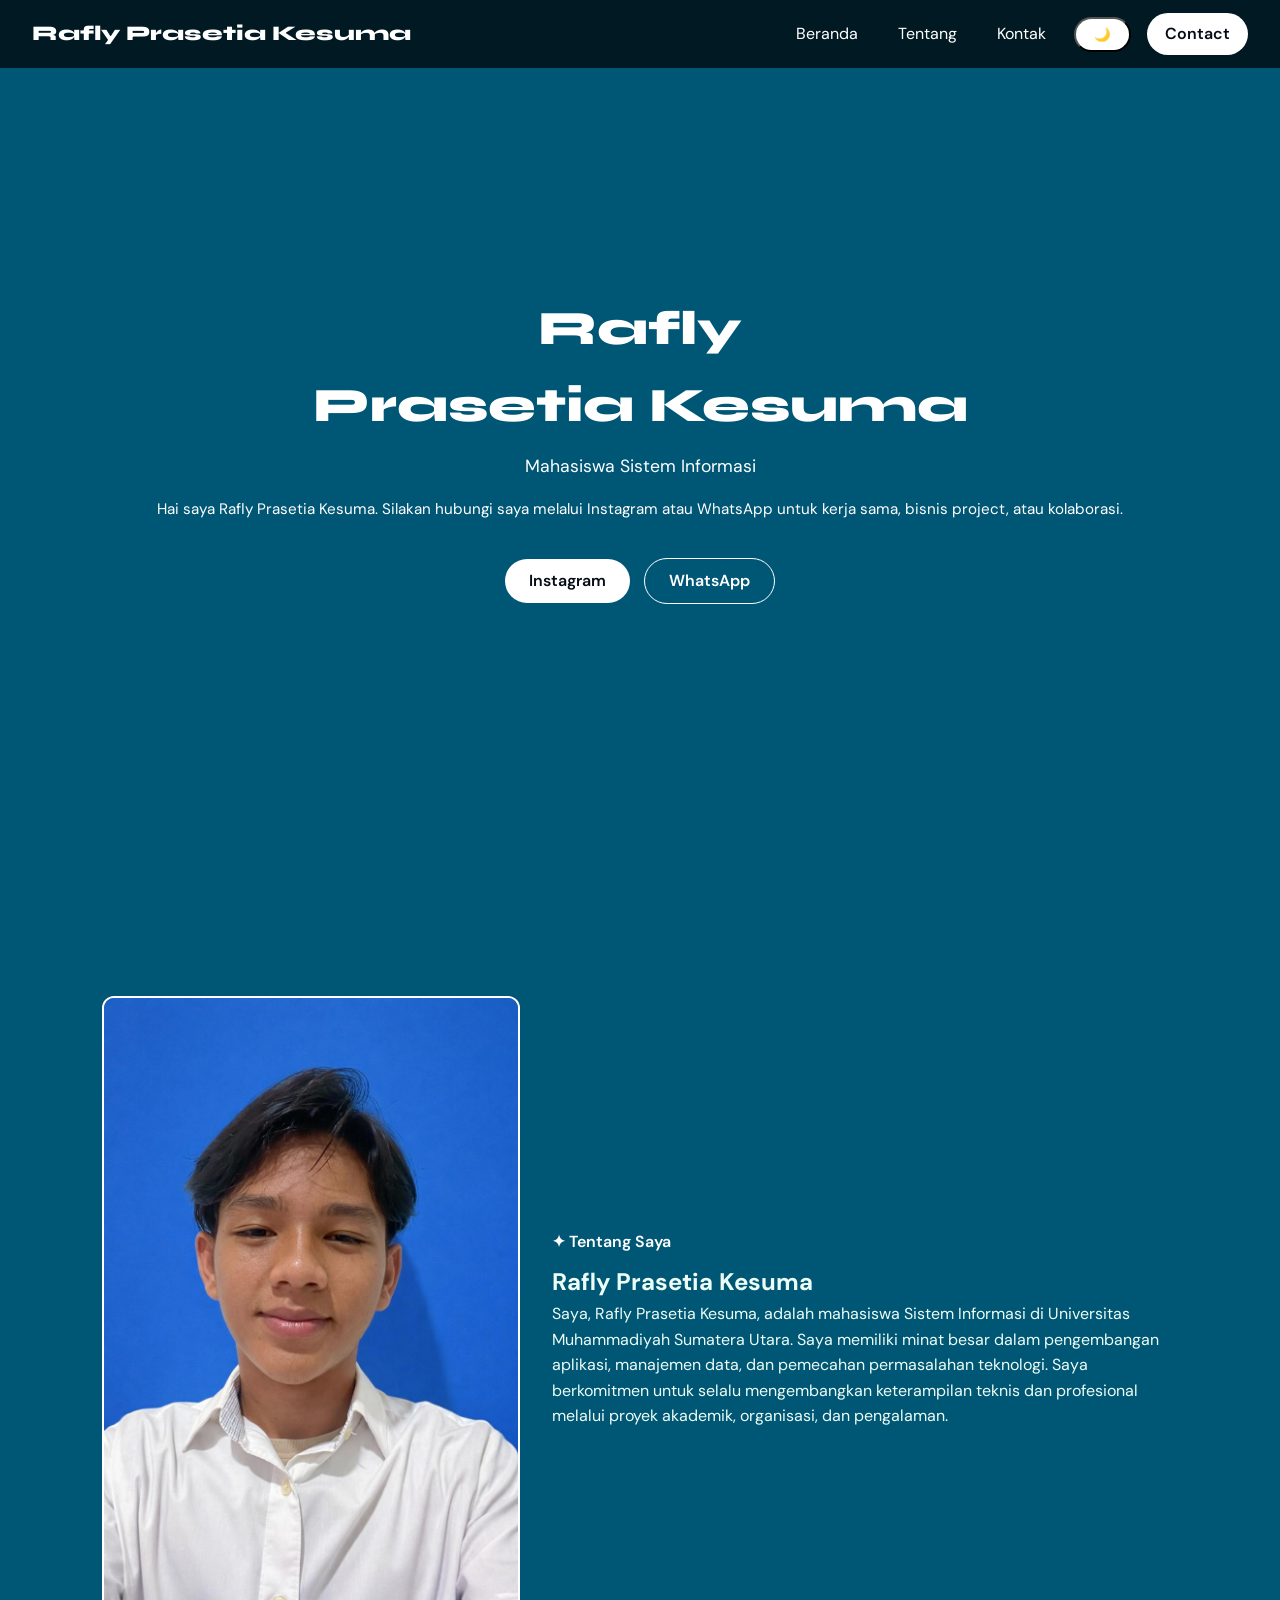
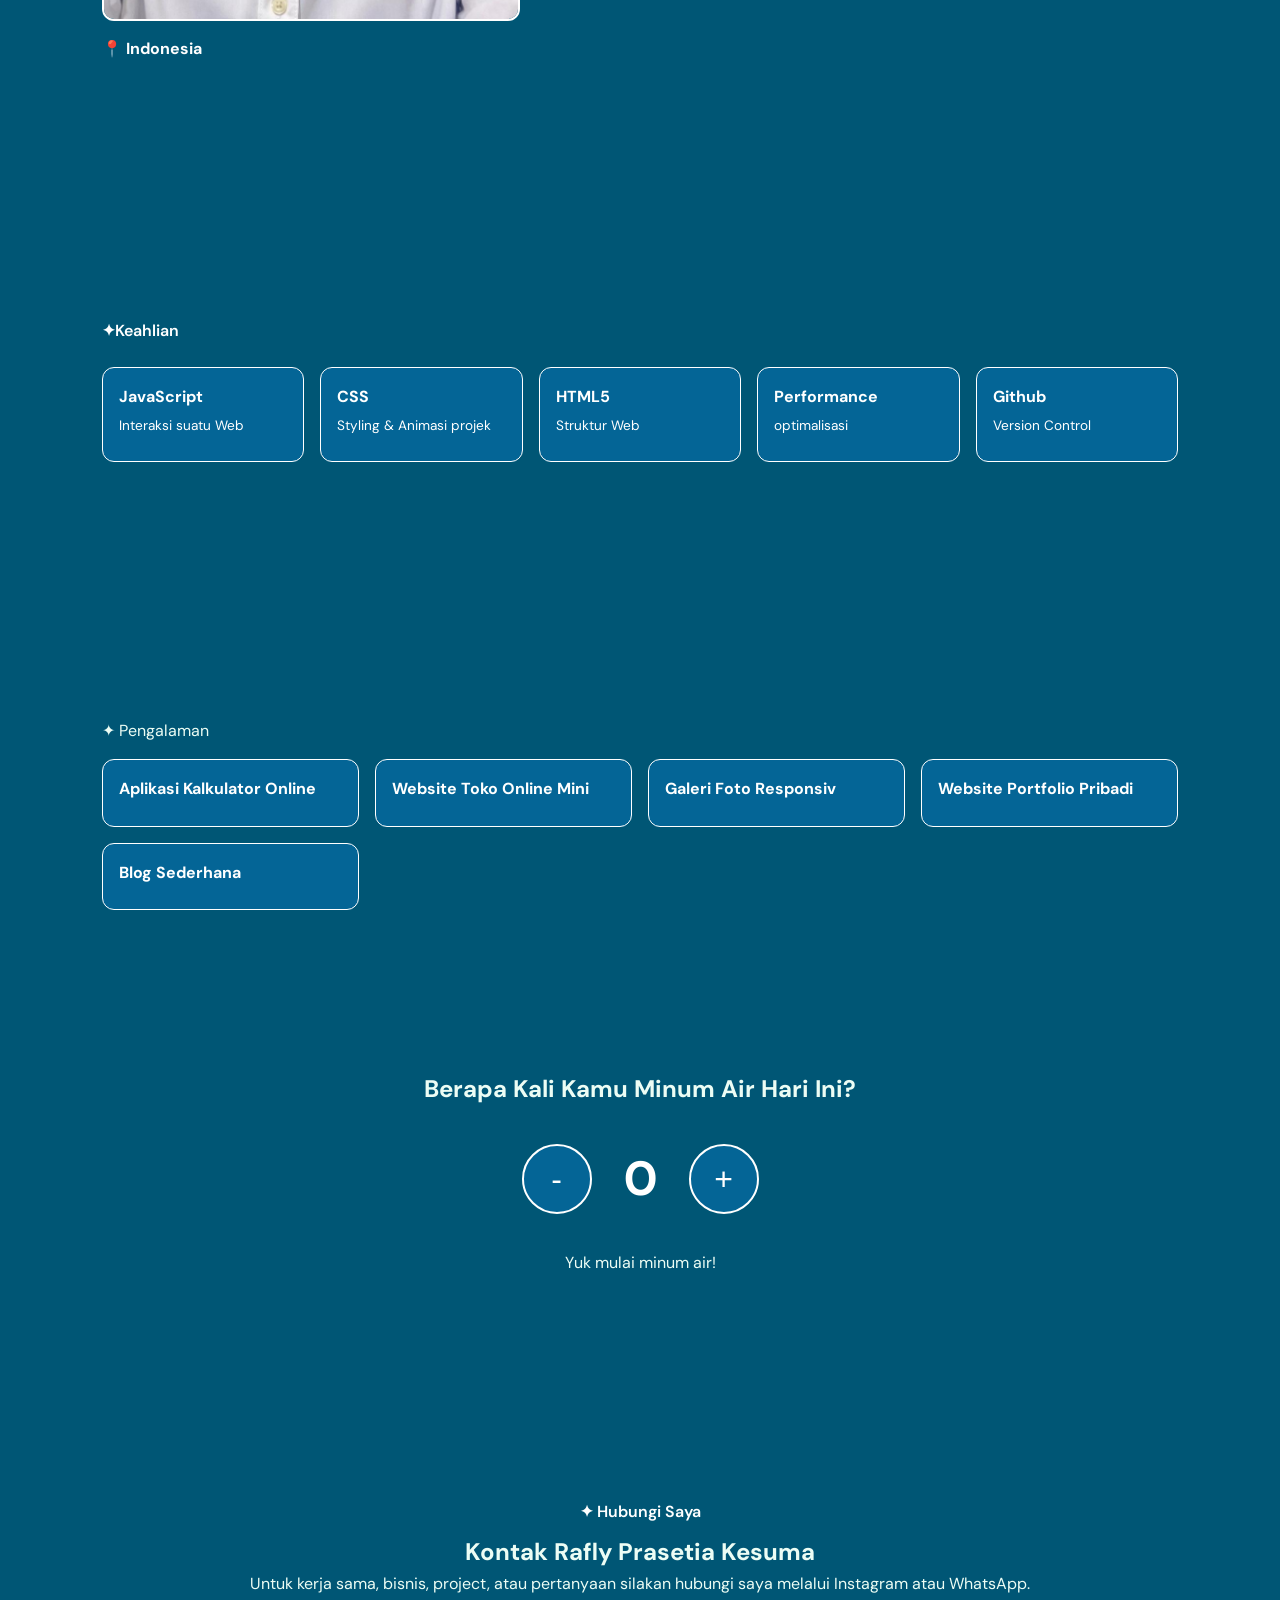
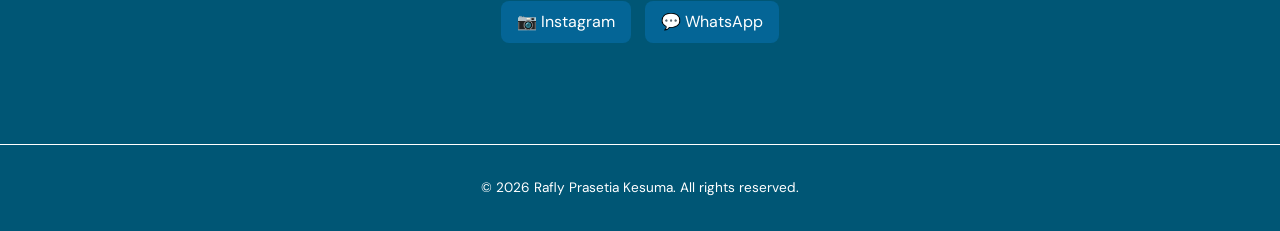
==== index.html @ 1fd710e4 "Rename indexx.html to index.html" ====
<!DOCTYPE html>
<html lang="id">
<head>
<meta charset="UTF-8">
<meta name="viewport" content="width=device-width, initial-scale=1.0">
<title>Rafly Prasetia Kesuma — Profil</title>
<link href="https://fonts.googleapis.com/css2?family=Syne:wght@400;600;700;800&family=DM+Sans:ital,wght@0,300;0,400;0,500;0,600;1,400&display=swap" rel="stylesheet">
<link rel="stylesheet" href="stylee.css">
</head>
<body>

<nav>
  <a href="#beranda" class="nav-logo">Rafly Prasetia Kesuma</a>
  <ul class="nav-tautan">
    <li><a href="#beranda">Beranda</a></li>
    <li><a href="#tentang">Tentang</a></li>
    <li><a href="#kontak">Kontak</a></li>
  </ul>
  <button id="theme-toggle" class="tombol-sewa">🌙</button>
  <button class="hamburger" id="hamburger"><span></span><span></span><span></span></button>
  <a href="#kontak" class="tombol-sewa">Contact</a>
  <button class="hamburger" id="hamburger2"><span></span><span></span><span></span></button>
</nav>

<div class="nav-overlay" id="navOverlay">
  <a href="#beranda" onclick="tutupNav()">Beranda</a>
  <a href="#tentang" onclick="tutupNav()">Tentang</a>
  <a href="#kontak" onclick="tutupNav()">Kontak</a>
</div>

<section id="beranda">
  <div>
    <h1 class="hero-nama">Rafly<br><span>Prasetia Kesuma</span></h1>
    <p class="hero-jabatan">Mahasiswa Sistem Informasi</p>
    <p class="hero-bio">Hai saya Rafly Prasetia Kesuma. Silakan hubungi saya melalui Instagram atau WhatsApp untuk kerja sama, bisnis project, atau kolaborasi.</p>
    <div class="hero-tombol">
      <a href="https://www.instagram.com/rflyprstia_/" class="tombol-utama">Instagram</a>
      <a href="https://wa.me/6281264441854" class="tombol-garis">WhatsApp</a>
    </div>
  </div>
</section>

<section id="tentang">
  <div class="tentang-grid">
    <div class="tentang-foto">
      <img src="potokeren.jpg" alt="Rafly Prasetia Kesuma">
      <div class="tentang-label-foto">📍 Indonesia</div>
    </div>
    <div>
      <div class="label-seksi">✦ Tentang Saya</div>
      <h2 class="judul-seksi">Rafly Prasetia Kesuma</h2>
      <p>Saya, Rafly Prasetia Kesuma, adalah mahasiswa Sistem Informasi di Universitas Muhammadiyah Sumatera Utara. Saya memiliki minat besar dalam pengembangan aplikasi, manajemen data, dan pemecahan permasalahan teknologi. Saya berkomitmen untuk selalu mengembangkan keterampilan teknis dan profesional melalui proyek akademik, organisasi, dan pengalaman.</p>
    </div>
  </div>
</section>

<section id="keahlian">
  <div class="label-seksi">✦Keahlian</div>
  <div class="grid-keahlian">
    
    <div class="kartu-keahlian" onclick="toggleProgress(this)">
      <div class="nama-keahlian">JavaScript</div>
      <div class="deskripsi-keahlian">Interaksi suatu Web</div>   
    </div>
    <div class="kartu-keahlian" onclick="toggleProgress(this)">
      <div class="nama-keahlian">CSS</div>
      <div class="deskripsi-keahlian">Styling & Animasi projek</div>
    </div>
    <div class="kartu-keahlian" onclick="toggleProgress(this)">
      <div class="nama-keahlian">HTML5</div>
      <div class="deskripsi-keahlian">Struktur Web</div>
    </div>
    <div class="kartu-keahlian" onclick="toggleProgress(this)">
      <div class="nama-keahlian">Performance</div>
      <div class="deskripsi-keahlian">optimalisasi</div>
    </div>
    <div class="kartu-keahlian" onclick="toggleProgress(this)">
      <div class="nama-keahlian">Github</div>
      <div class="deskripsi-keahlian">Version Control</div>
    </div>
  </div>
</section>

<!-- ========================
     SECTION PROYEK
======================== -->
<section id="proyek">
  <div class="label">✦ Pengalaman</div>
  <div class="grid-proyek">

    <div class="kartu-proyek" onclick="toggleSplit(this)">
      <div class="proyek-judul">Aplikasi Kalkulator Online</div>
      <div class="proyek-detail">
        <p><strong>Deskripsi:</strong>Kalkulator sederhana berbasis web untuk operasikan dasar matematika.</p>
        <p><strong>Yaitu:</strong>Menunjukkan kemampuan Pemahaman logika pemrograman dan interaktivitas Pengguna.</p>
      </div>
    </div>

    <div class="kartu-proyek" onclick="toggleSplit(this)">
      <div class="proyek-judul">Website Toko Online Mini</div>
      <div class="proyek-detail">
        <p><strong>Deskripsi:</strong> Menampilkan produk, harga, Diskon, dan tombol “Beli” (simulasi).</p>
        <p><strong>Yaitu:</strong> Menunjukkan pemahaman dasar e-commerce yang Bagus Dan profesional.</p>
      </div>
    </div>

    <div class="kartu-proyek" onclick="toggleSplit(this)">
      <div class="proyek-judul">Galeri Foto Responsiv</div>
      <div class="proyek-detail">
        <p><strong>Deskripsi:</strong> Website menampilkan foto dalam grid yang bisa diperbesar saat diklik.</p>
        <p><strong>Yaitu:</strong> Menunjukkan kemampuan desain responsif dan CSS grid.</p>
      </div>
    </div>

    <div class="kartu-proyek" onclick="toggleSplit(this)">
      <div class="proyek-judul">Website Portfolio Pribadi</div>
      <div class="proyek-detail">
        <p><strong>Deskripsi:</strong> Situs menampilkan profil, keahlian, dan proyek yang pernah dikerjakan.</p>
        <p><strong>Yaitu:</strong>Menunjukkan kemampuan HTML, CSS, dan dasar JavaScript.</p>
      </div>
    </div>

    <div class="kartu-proyek" onclick="toggleSplit(this)">
      <div class="proyek-judul">Blog Sederhana</div>
      <div class="proyek-detail">
        <p><strong>Deskripsi:</strong> Halaman Yang menampilkan artikel dengan gambar, judul, tanggal, dan waktu</p>
        <p><strong>Yaitu:</strong> Menunjukkan kemampuan struktur konten, navigasi, dan styling teksnya.</p>
      </div>
    </div>

  </div>
</section>
<section id="minum">
  <h2>Berapa Kali Kamu Minum Air Hari Ini?</h2>

  <div class="counter">
    <button onclick="kurang()">-</button>
    <span id="jumlah">0</span>
    <button onclick="tambah()">+</button>
  </div>

  <p id="pesan">Yuk mulai minum air!</p>
</section>

<section id="kontak">
  <div class="kontak-bungkus">
    <div class="label-seksi">✦ Hubungi Saya</div>
    <h2 class="judul-seksi">Kontak Rafly Prasetia Kesuma</h2>
    <p>Untuk kerja sama, bisnis, project, atau pertanyaan silakan hubungi saya melalui Instagram atau WhatsApp.</p>
    <div>
      <a href="https://www.instagram.com/rflyprstia_/" class="tautan-media">📷 Instagram</a>
      <a href="https://wa.me/6281264441854" class="tautan-media">💬 WhatsApp</a>
    </div>
  </div>
</section>

<footer>
  © 2026 Rafly Prasetia Kesuma. All rights reserved.
</footer>

<script>
    // === NAVIGATION ===
const hamburger  = document.getElementById('hamburger');
const hamburger2  = document.getElementById('hamburger2');
const navOverlay = document.getElementById('navOverlay');

hamburger.addEventListener('click', () => navOverlay.classList.toggle('buka'));
hamburger2.addEventListener('click', () => navOverlay.classList.toggle('buka'));

function tutupNav() { navOverlay.classList.remove('buka'); }

function toggleProgress(card) {
    const fill = card.querySelector('.progress-fill');
    const max = fill.style.getPropertyValue('--fill');
    fill.style.width = (fill.style.width === max ? '0%' : max);
 }
    function toggleSplit(card) {
    card.classList.toggle('terbuka');
 }
    const themeToggle = document.getElementById("theme-toggle");
    const html = document.documentElement;

    function initializeTheme() {
      const saved = localStorage.getItem("theme");
      if (saved === "light") {
        html.classList.add("light-mode");
        themeToggle.textContent = "☀️";
      } else {
        html.classList.remove("light-mode");
        themeToggle.textContent = "🌙";
      }
    }

    function toggleTheme() {
      html.classList.toggle("light-mode");
      const isLight = html.classList.contains("light-mode");
      localStorage.setItem("theme", isLight ? "light" : "dark");
      themeToggle.textContent = isLight ? "☀️" : "🌙";
    }

    themeToggle.addEventListener("click", toggleTheme);
    document.addEventListener("DOMContentLoaded", initializeTheme);

    window.addEventListener("scroll", () => {
      const nav = document.querySelector("nav");
      nav.style.background = window.scrollY > 40 ? "rgba(0,0,0,0.9)" : "rgba(0,0,0,0.7)";
    });
  </script>
  <script>
    let count = localStorage.getItem("air") || 0;

function updateDisplay() {
  document.getElementById("jumlah").textContent = count;
  localStorage.setItem("air", count);

  const pesan = document.getElementById("pesan");

  if (count === 0) {
    pesan.textContent = "Yuk mulai minum air!";
  } else if (count < 5) {
    pesan.textContent = "Bagus! lanjutkan 👍";
  } else if (count < 8) {
    pesan.textContent = "Hampir cukup 💧";
  } else {
    pesan.textContent = "Mantap! tubuh kamu sehat 💪";
  }
}

function tambah() {
  count++;
  updateDisplay();
}

function kurang() {
  if (count > 0) {
    count--;
    updateDisplay();
  }
}

// 🔥 penting biar langsung muncul saat load
updateDisplay();
</script>

</body>

</html>
---- stylee.css ----
/* ========================
   Variabel Warna & Ukuran
   ======================== */
:root {
  --bg-dark: #005675;
  --bg-card: #046596;
  --accent: #ffffff;
  --accent-alt: #ffffff;
  --text-light: #ecfdf5;
  --text-muted: #ffffff;
  --radius: 12px;
  --nav-height: 68px;
}

/* Light mode */
html.light-mode {
  --bg-dark: #242424;
  --bg-card: #ffffff;
  --text-light: #111111;
  --text-muted: #555555;
  --accent: #34d3ff;
  --accent-alt: #00aaff;
}

/* ========================
   Reset & Global
   ======================== */
* { margin:0; padding:0; box-sizing:border-box; }
body { 
  background: var(--bg-dark); 
  color: var(--text-light); 
  font-family: 'DM Sans', sans-serif; 
  line-height:1.6; 
  overflow-x:hidden; 
}

/* dst semua CSS */
:root {
  --bg-dark: #005675;
  --bg-card: #046596;
  --accent: #ffffff;
  --accent-alt: #ffffff;
  --text-light: #ecfdf5;
  --text-muted: #ffffff;
  --radius: 12px;
  --nav-height: 68px;
}

/* ========================
   Reset & Global
   ======================== */
* { margin:0; padding:0; box-sizing:border-box; }
body { 
  background: var(--bg-dark); 
  color: var(--text-light); 
  font-family: 'DM Sans', sans-serif; 
  line-height:1.6; 
  overflow-x:hidden; 
}
a { text-decoration:none; color:inherit; } 

/* ========================
   NAVBAR
   ======================== */
nav {
  position: fixed;
  top:0; left:0; right:0;
  height: var(--nav-height);
  background: rgba(0, 0, 0, 0.7);
  backdrop-filter: blur(12px);
  display:flex; align-items:center; padding:0 2rem;
  z-index:100;
}
.nav-logo { font-family:'Syne',sans-serif; font-weight:800; font-size:1.3rem; color: var(--accent); }
.nav-tautan { list-style:none; display:flex; gap:1rem; margin-left:auto; }
.nav-tautan a { 
  color: var(--text-muted); 
  padding:6px 12px; 
  border-radius:6px; 
  transition:0.2s; 
}
.nav-tautan a:hover { color:var(--text-light); background:var(--bg-card); }
.tombol-sewa { 
  margin-left:1rem; 
  padding:8px 18px; 
  border-radius:100px; 
  background:var(--accent); 
  color:#060b18; 
  font-weight:600; 
  transition:0.2s;
}
.tombol-sewa:hover { opacity:0.85; transform:translateY(-2px); }

/* Hamburger */
.hamburger { display:none; flex-direction:column; gap:4px; margin-left:auto; background:none; border:none; cursor:pointer; }
.hamburger span { width:24px; height:2px; background:var(--text-light); border-radius:1px; transition:0.3s; }

/* Overlay nav mobile */
.nav-overlay {
  display:none; position:fixed; inset:0; top:var(--nav-height);
  background: rgba(246, 246, 246, 0.95); backdrop-filter:blur(12px); flex-direction:column; padding:2rem;
}
.nav-overlay.buka { display:flex; }
.nav-overlay a { color:var(--text-light); font-size:1.3rem; margin-bottom:1rem; }
.nav-overlay a:hover { color:var(--accent); }

/* ========================
   SECTIONS
   ======================== */
section { padding:6rem 2rem; max-width:1140px; margin:0 auto; }

/* HERO */
#beranda { min-height:100vh; display:flex; flex-direction:column; align-items:center; justify-content:center; text-align:center; }
.hero-nama { font-family:'Syne',sans-serif; font-weight:800; font-size:3rem; margin-bottom:0.5rem; color:var(--accent-alt); }
.hero-jabatan { color:var(--accent); margin-bottom:1rem; font-size:1.1rem; }
.hero-bio { color:var(--text-muted); margin-bottom:2rem; font-size:0.95rem; }
.hero-tombol a { margin:0.3rem; padding:0.6rem 1.5rem; border-radius:100px; display:inline-block; font-weight:600; transition:0.3s; }
.hero-tombol .tombol-utama { background:var(--accent); color:#060b18; }
.hero-tombol .tombol-garis { border:1px solid var(--accent); color:var(--accent); }
.hero-tombol a:hover { transform:translateY(-2px); opacity:0.85; }

/* TENTANG */
.tentang-grid { display:grid; grid-template-columns:1fr 1.5fr; gap:2rem; align-items:center; }
.tentang-foto { position:relative; }
.tentang-foto img { width:100%; border-radius:var(--radius); border:2px solid var(--accent); }
.tentang-label-foto { margin-top:0.5rem; font-weight:700; color:var(--accent); display:block; }
.label-seksi { font-weight:600; color:var(--accent); margin-bottom:0.5rem; display:inline-block; }

/* KEAHLIAN */
#keahlian { margin-top:4rem; }
.grid-keahlian { display:grid; grid-template-columns:repeat(auto-fit,minmax(180px,1fr)); gap:1rem; margin-top:1rem; }
.kartu-keahlian { 
  background:var(--bg-card); 
  border:1px solid var(--accent); 
  border-radius:var(--radius); 
  padding:1rem; 
  cursor:pointer; 
  transition:0.3s; 
  position:relative;
  overflow:hidden;
}
.kartu-keahlian:hover { transform:translateY(-4px); box-shadow:0 0 15px var(--accent); }
.nama-keahlian { font-weight:700; color:var(--accent-alt); margin-bottom:0.3rem; }
.deskripsi-keahlian { font-size:0.85rem; color:var(--text-muted); margin-bottom:0.5rem; }
.progress-bar { width:100%; height:6px; background:rgba(255, 255, 255, 0.1); border-radius:3px; overflow:hidden; }
.progress-fill { width:0%; height:100%; background:var(--accent); border-radius:3px; transition:0.5s; }
.kartu-keahlian::after { content:""; position:absolute; inset:0; background:radial-gradient(circle, var(--accent-alt), transparent); opacity:0; transition:0.3s; }
.kartu-keahlian:hover::after { opacity:0.15; }

/* PROYEK */
#proyek { margin-top:4rem; }
.grid-proyek { display:grid; grid-template-columns: repeat(auto-fit, minmax(220px,1fr)); gap:1rem; margin-top:1rem; }
.kartu-proyek {
  background: var(--bg-card);
  border: 1px solid var(--accent);
  border-radius: var(--radius);
  padding: 1rem;
  cursor: pointer;
  transition: transform 0.3s, box-shadow 0.3s;
  position: relative;
  overflow: hidden;
}
.proyek-judul { font-weight:700; color:var(--accent-alt); margin-bottom:0.5rem; }
.proyek-detail { max-height:0; overflow:hidden; transition: max-height 0.5s ease, transform 0.5s ease; color:var(--text-muted); }
.kartu-proyek.terbuka .proyek-detail { max-height:200px; transform:rotateX(0deg); }
.kartu-proyek.terbuka::before,
.kartu-proyek.terbuka::after {
  content: '';
  position: absolute;
  width: 50%;
  height: 100%;
  top: 0;
  background: var(--bg-card);
  border: 1px solid var(--accent);
  z-index: -1;
}

/* KONTAK */
.kontak-bungkus { text-align:center; margin-top:4rem; }
.tautan-media { display:inline-flex; align-items:center; gap:0.5rem; background:var(--bg-card); color:var(--text-muted); padding:0.5rem 1rem; border-radius:8px; margin:0.3rem; transition:0.3s; }
.tautan-media:hover { background:var(--accent); color:#fefeff; transform:translateY(-2px); }

/* FOOTER */
footer { text-align:center; padding:2rem; color:var(--text-muted); font-size:0.85rem; border-top:1px solid var(--accent); }

/* ========================
   RESPONSIVE
======================== */
@media(max-width:900px){ 
  .tentang-grid{grid-template-columns:1fr;} 
  .hero-nama{font-size:2.2rem;} 
}
@media(max-width:640px){ 
  .nav-tautan,.tombol-sewa{display:none;} 
  .hamburger{display:flex;} 
  .grid-proyek{grid-template-columns:1fr;}
}

#minum {
  text-align: center;
  padding: 4rem 1rem;
}

.counter {
  display: flex;
  justify-content: center;
  align-items: center;
  gap: 2rem;
  margin: 2rem 0;
}

.counter button {
  width: 70px;
  height: 70px;
  border-radius: 50%;
  font-size: 2rem;
  border: 2px solid var(--accent);
  background: var(--bg-card);
  color: var(--accent);
  cursor: pointer;
  transition: 0.3s;
}

.counter button:hover {
  background: var(--accent);
  color: #fff;
}

#jumlah {
  font-size: 3rem;
  font-weight: bold;
  color: var(--accent);
}
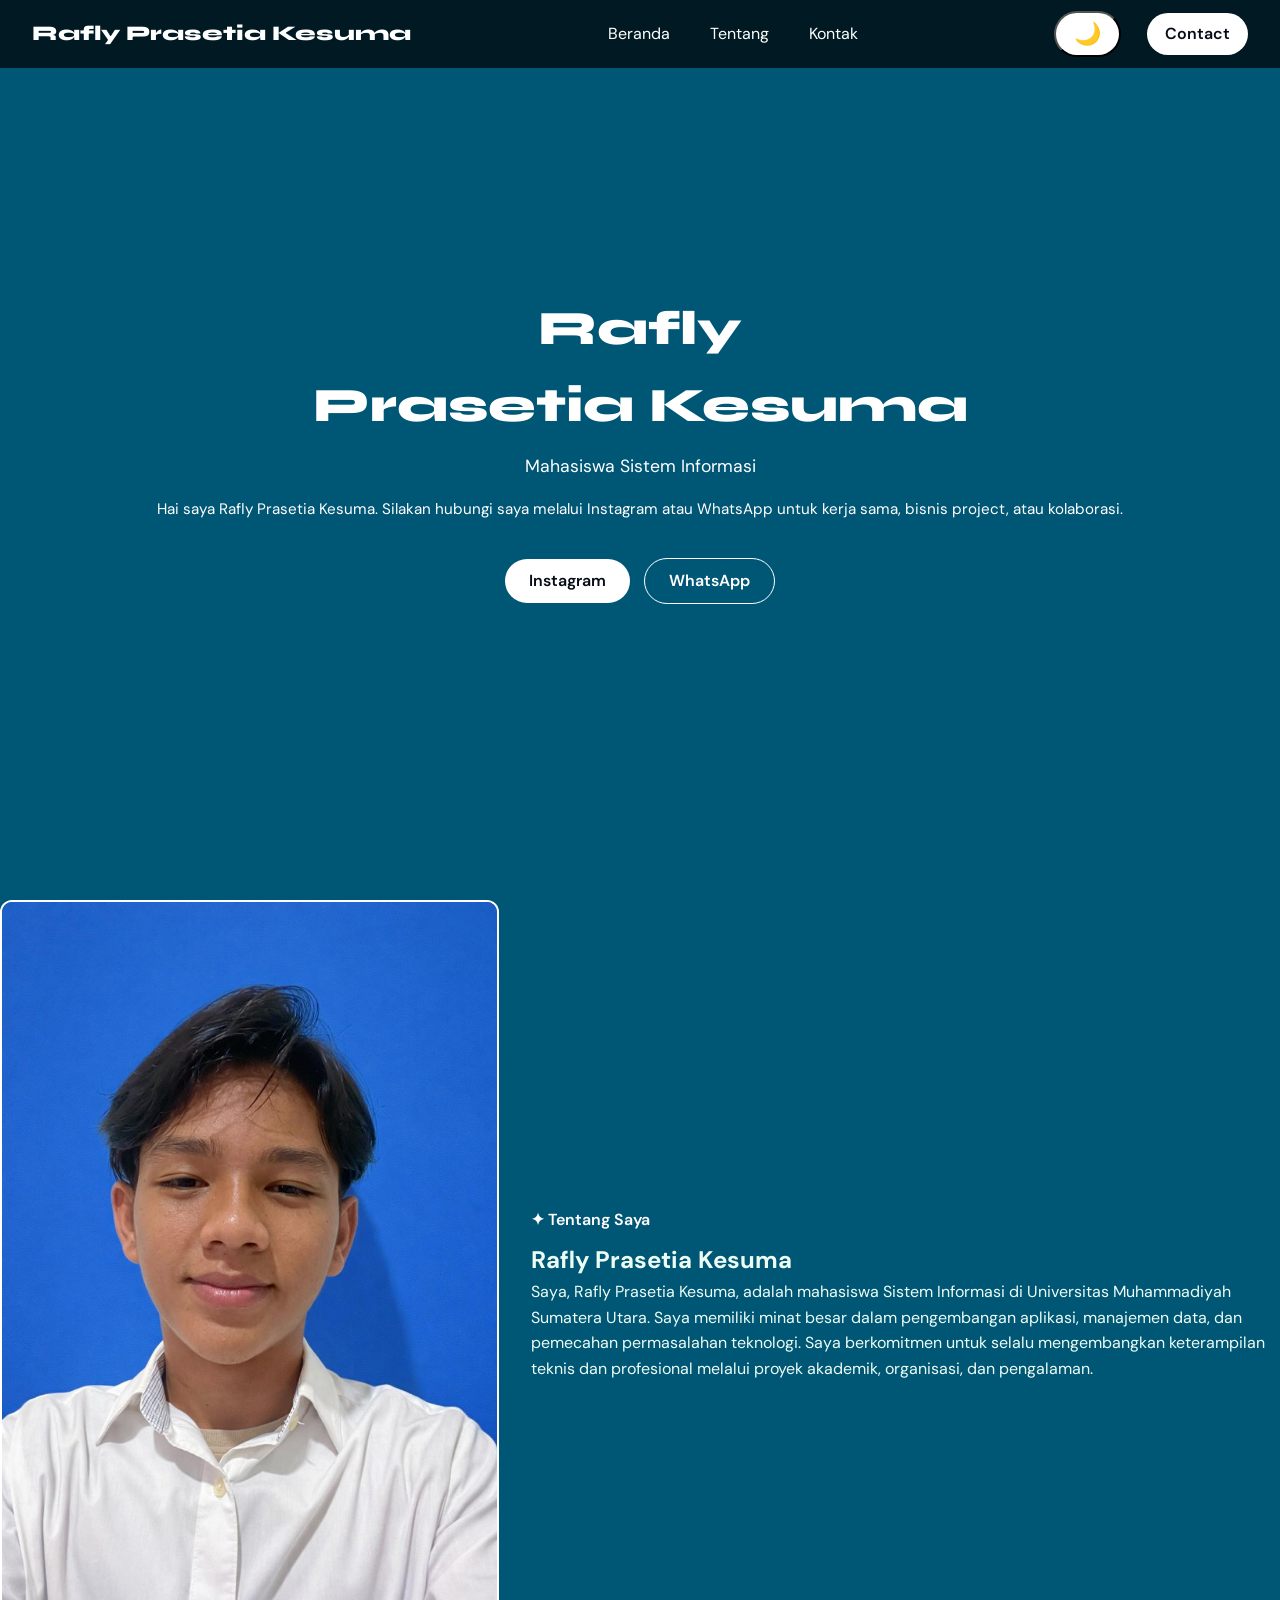
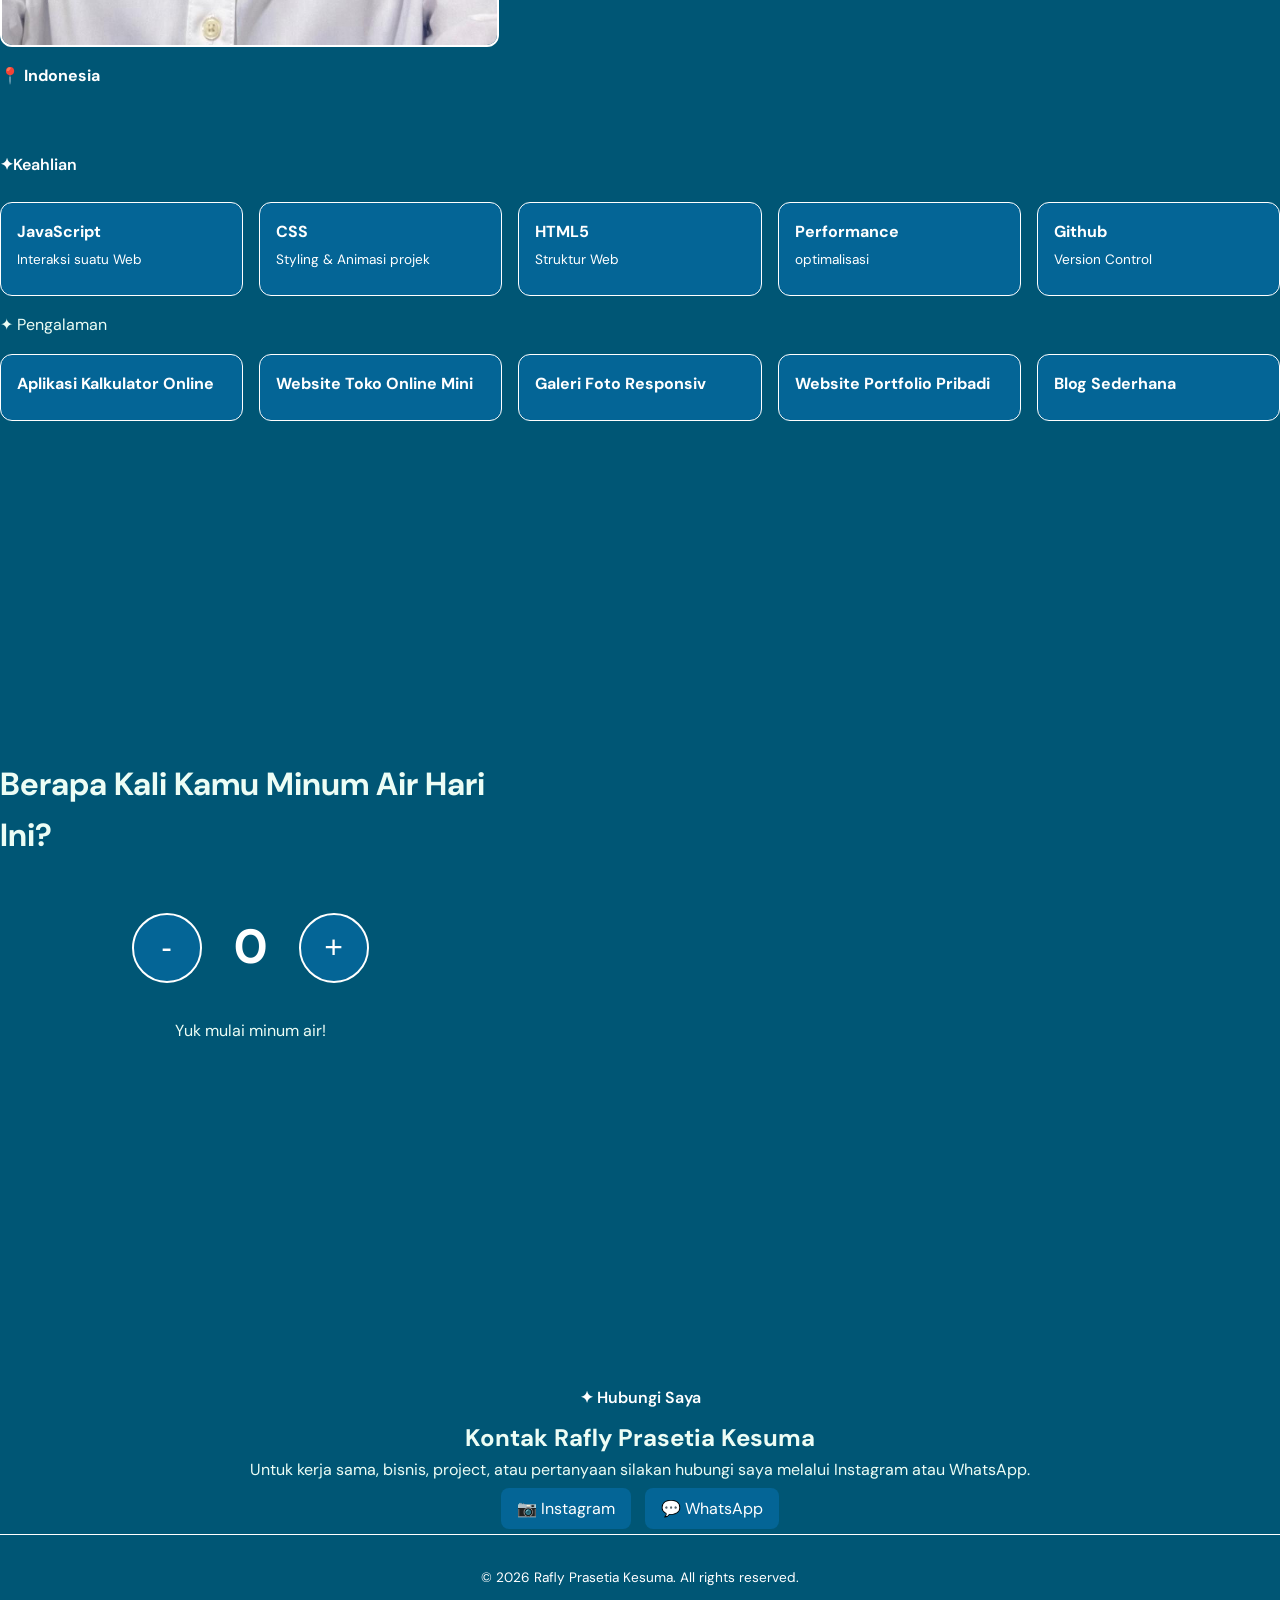
==== commit a94155dc: "Update index.html" ====
--- a/index.html
+++ b/index.html
@@ -5,7 +5,7 @@
 <meta name="viewport" content="width=device-width, initial-scale=1.0">
 <title>Rafly Prasetia Kesuma — Profil</title>
 <link href="https://fonts.googleapis.com/css2?family=Syne:wght@400;600;700;800&family=DM+Sans:ital,wght@0,300;0,400;0,500;0,600;1,400&display=swap" rel="stylesheet">
-<link rel="stylesheet" href="stylee.css">
+<link rel="stylesheet" href="style.css">
 </head>
 <body>
 
@@ -20,6 +20,9 @@
   <button class="hamburger" id="hamburger"><span></span><span></span><span></span></button>
   <a href="#kontak" class="tombol-sewa">Contact</a>
   <button class="hamburger" id="hamburger2"><span></span><span></span><span></span></button>
+<div class="theme-toggle">
+  <i id="theme-icon" class="bx bx-moon"></i>
+</div>
 </nav>
 
 <div class="nav-overlay" id="navOverlay">
@@ -131,6 +134,7 @@
   </div>
 </section>
 <section id="minum">
+  <div class="minum-box">
   <h2>Berapa Kali Kamu Minum Air Hari Ini?</h2>
 
   <div class="counter">
@@ -140,6 +144,7 @@
   </div>
 
   <p id="pesan">Yuk mulai minum air!</p>
+  </div>
 </section>
 
 <section id="kontak">
--- a/style.css
+++ b/style.css
@@ -0,0 +1,282 @@
+/* ========================
+   Variabel Warna & Ukuran
+   ======================== */
+:root {
+  --bg-dark: #005675;
+  --bg-card: #046596;
+  --accent: #ffffff;
+  --accent-alt: #ffffff;
+  --text-light: #ecfdf5;
+  --text-muted: #ffffff;
+  --radius: 12px;
+  --nav-height: 68px;
+}
+
+/* Light mode */
+html.light-mode {
+  --bg-dark: #242424;
+  --bg-card: #ffffff;
+  --text-light: #111111;
+  --text-muted: #555555;
+  --accent: #34d3ff;
+  --accent-alt: #00aaff;
+}
+
+/* ========================
+   Reset & Global
+   ======================== */
+* { margin:0; padding:0; box-sizing:border-box; }
+body { 
+  background: var(--bg-dark); 
+  color: var(--text-light); 
+  font-family: 'DM Sans', sans-serif; 
+  line-height:1.6; 
+  overflow-x:hidden; 
+}
+
+/* dst semua CSS */
+:root {
+  --bg-dark: #005675;
+  --bg-card: #046596;
+  --accent: #ffffff;
+  --accent-alt: #ffffff;
+  --text-light: #ecfdf5;
+  --text-muted: #ffffff;
+  --radius: 12px;
+  --nav-height: 68px;
+}
+
+/* ========================
+   Reset & Global
+   ======================== */
+* { margin:0; padding:0; box-sizing:border-box; }
+body { 
+  background: var(--bg-dark); 
+  color: var(--text-light); 
+  font-family: 'DM Sans', sans-serif; 
+  line-height:1.6; 
+  overflow-x:hidden; 
+}
+a { text-decoration:none; color:inherit; } 
+
+/* ========================
+   NAVBAR
+   ======================== */
+nav {
+  position: fixed;
+  top:0; left:0; right:0;
+  height: var(--nav-height);
+  background: rgba(0, 0, 0, 0.7);
+  backdrop-filter: blur(12px);
+  display:flex; align-items:center; padding:0 2rem;
+  z-index:100;
+}
+#theme-toggle {
+  margin-left: auto;
+  margin-right: 10px;
+  font-size: 22px;
+  cursor: pointer;
+}
+.nav-logo { font-family:'Syne',sans-serif; font-weight:800; font-size:1.3rem; color: var(--accent); }
+.nav-tautan { list-style:none; display:flex; gap:1rem; margin-left:auto; }
+.nav-tautan a { 
+  color: var(--text-muted); 
+  padding:6px 12px; 
+  border-radius:6px; 
+  transition:0.2s; 
+}
+.nav-tautan a:hover { color:var(--text-light); background:var(--bg-card); }
+.tombol-sewa { 
+  margin-left:1rem; 
+  padding:8px 18px; 
+  border-radius:100px; 
+  background:var(--accent); 
+  color:#060b18; 
+  font-weight:600; 
+  transition:0.2s;
+}
+.tombol-sewa:hover { opacity:0.85; transform:translateY(-2px); }
+
+/* Hamburger */
+.hamburger { display:none; flex-direction:column; gap:4px; margin-left:auto; background:none; border:none; cursor:pointer; }
+.hamburger span { width:24px; height:2px; background:var(--text-light); border-radius:1px; transition:0.3s; }
+
+/* Overlay nav mobile */
+.nav-overlay {
+  display:none; position:fixed; inset:0; top:var(--nav-height);
+  background: rgba(246, 246, 246, 0.95); backdrop-filter:blur(12px); flex-direction:column; padding:2rem;
+}
+/*theme-toggle {
+   position: relative;
+   z-index: 101;
+}
+.nav-overlay.buka { display:flex; }
+.nav-overlay a { color:var(--text-light); font-size:1.3rem; margin-bottom:1rem; }
+.nav-overlay a:hover { color:var(--accent); }
+
+/* ========================
+   SECTIONS
+   ======================== */
+#minum {
+  min-height: 100vh;
+  padding-top: 120px;
+}
+.minum-box {
+  height: 80vh;
+  display: flex;
+  flex-direction: column;
+  justify-content: center;
+  align-items: center;
+}
+#minum {
+   gap: 1rem;
+}
+#minum h2 {
+  font-size: 2rem;
+  margin-bottom: 1rem;
+}
+/* HERO */
+#beranda { min-height:100vh; display:flex; flex-direction:column; align-items:center; justify-content:center; text-align:center; }
+.hero-nama { font-family:'Syne',sans-serif; font-weight:800; font-size:3rem; margin-bottom:0.5rem; color:var(--accent-alt); }
+.hero-jabatan { color:var(--accent); margin-bottom:1rem; font-size:1.1rem; }
+.hero-bio { color:var(--text-muted); margin-bottom:2rem; font-size:0.95rem; }
+.hero-tombol a { margin:0.3rem; padding:0.6rem 1.5rem; border-radius:100px; display:inline-block; font-weight:600; transition:0.3s; }
+.hero-tombol .tombol-utama { background:var(--accent); color:#060b18; }
+.hero-tombol .tombol-garis { border:1px solid var(--accent); color:var(--accent); }
+.hero-tombol a:hover { transform:translateY(-2px); opacity:0.85; }
+
+/* TENTANG */
+.tentang-grid { display:grid; grid-template-columns:1fr 1.5fr; gap:2rem; align-items:center; }
+.tentang-foto { position:relative; }
+.tentang-foto img { width:100%; border-radius:var(--radius); border:2px solid var(--accent); }
+.tentang-label-foto { margin-top:0.5rem; font-weight:700; color:var(--accent); display:block; }
+.label-seksi { font-weight:600; color:var(--accent); margin-bottom:0.5rem; display:inline-block; }
+
+#minum img {
+  width: 150px;   /* atur sesuai selera */
+  max-width: 100%;
+  height: 300;
+}
+#minum > * {
+  max-width: 500px;
+  width: 100%;
+}
+#minum .container {
+  max-width: 500px;
+  margin: auto;
+}
+/* KEAHLIAN */
+#keahlian { margin-top:4rem; }
+.grid-keahlian { display:grid; grid-template-columns:repeat(auto-fit,minmax(180px,1fr)); gap:1rem; margin-top:1rem; }
+.kartu-keahlian { 
+  background:var(--bg-card); 
+  border:1px solid var(--accent); 
+  border-radius:var(--radius); 
+  padding:1rem; 
+  cursor:pointer; 
+  transition:0.3s; 
+  position:relative;
+  overflow:hidden;
+}
+.kartu-keahlian:hover { transform:translateY(-4px); box-shadow:0 0 15px var(--accent); }
+.nama-keahlian { font-weight:700; color:var(--accent-alt); margin-bottom:0.3rem; }
+.deskripsi-keahlian { font-size:0.85rem; color:var(--text-muted); margin-bottom:0.5rem; }
+.progress-bar { width:100%; height:6px; background:rgba(255, 255, 255, 0.1); border-radius:3px; overflow:hidden; }
+.progress-fill { width:0%; height:100%; background:var(--accent); border-radius:3px; transition:0.5s; }
+.kartu-keahlian::after { content:""; position:absolute; inset:0; background:radial-gradient(circle, var(--accent-alt), transparent); opacity:0; transition:0.3s; }
+.kartu-keahlian:hover::after { opacity:0.15; }
+
+/* PROYEK */
+#proyek { margin-top:1rem; }
+.grid-proyek { display:grid; grid-template-columns: repeat(auto-fit, minmax(220px,1fr)); gap:1rem; margin-top:1rem; }
+.kartu-proyek {
+  background: var(--bg-card);
+  border: 1px solid var(--accent);
+  border-radius: var(--radius);
+  padding: 1rem;
+  cursor: pointer;
+  transition: transform 0.3s, box-shadow 0.3s;
+  position: relative;
+  overflow: hidden;
+}
+.proyek-judul { font-weight:700; color:var(--accent-alt); margin-bottom:0.5rem; }
+.proyek-detail { max-height:0; overflow:hidden; transition: max-height 0.5s ease, transform 0.5s ease; color:var(--text-muted); }
+.kartu-proyek.terbuka .proyek-detail { max-height:200px; transform:rotateX(0deg); }
+.kartu-proyek.terbuka::before,
+.kartu-proyek.terbuka::after {
+  content: '';
+  position: absolute;
+  width: 50%;
+  height: 100%;
+  top: 0;
+  background: var(--bg-card);
+  border: 1px solid var(--accent);
+  z-index: -1;
+}
+
+/* KONTAK */
+.kontak-bungkus { text-align:center; margin-top:4rem; }
+.tautan-media { display:inline-flex; align-items:center; gap:0.5rem; background:var(--bg-card); color:var(--text-muted); padding:0.5rem 1rem; border-radius:8px; margin:0.3rem; transition:0.3s; }
+.tautan-media:hover { background:var(--accent); color:#fefeff; transform:translateY(-2px); }
+
+/* FOOTER */
+footer { text-align:center; padding:2rem; color:var(--text-muted); font-size:0.85rem; border-top:1px solid var(--accent); }
+
+/* ========================
+   RESPONSIVE
+======================== */
+@media(max-width:900px){ 
+  .tentang-grid{grid-template-columns:1fr;} 
+  .hero-nama{font-size:2.2rem;} 
+}
+@media(max-width:640px){ 
+  .nav-tautan,.tombol-sewa{display:none;} 
+  .hamburger{display:flex;} 
+  .grid-proyek{grid-template-columns:1fr;}
+}
+@media(max-width:640px){
+  #theme-toggle{
+    display:block;
+    font-size:20px;
+    margin-left:auto;
+  }
+}
+@media(max-width:640px){
+  #minum h2 {
+    font-size: 1.3rem;
+  }
+
+  #jumlah {
+    font-size: 2.5rem;
+  }
+}
+.counter {
+  display: flex;
+  justify-content: center;
+  align-items: center;
+  gap: 2rem;
+  margin: 2rem auto;
+}
+
+.counter button {
+  width: 70px;
+  height: 70px;
+  border-radius: 50%;
+  font-size: 2rem;
+  border: 2px solid var(--accent);
+  background: var(--bg-card);
+  color: var(--accent);
+  cursor: pointer;
+  transition: 0.3s;
+}
+
+.counter button:hover {
+  background: var(--accent);
+  color: #fff;
+}
+
+#jumlah {
+  font-size: 3rem;
+  font-weight: bold;
+  color: var(--accent);
+}
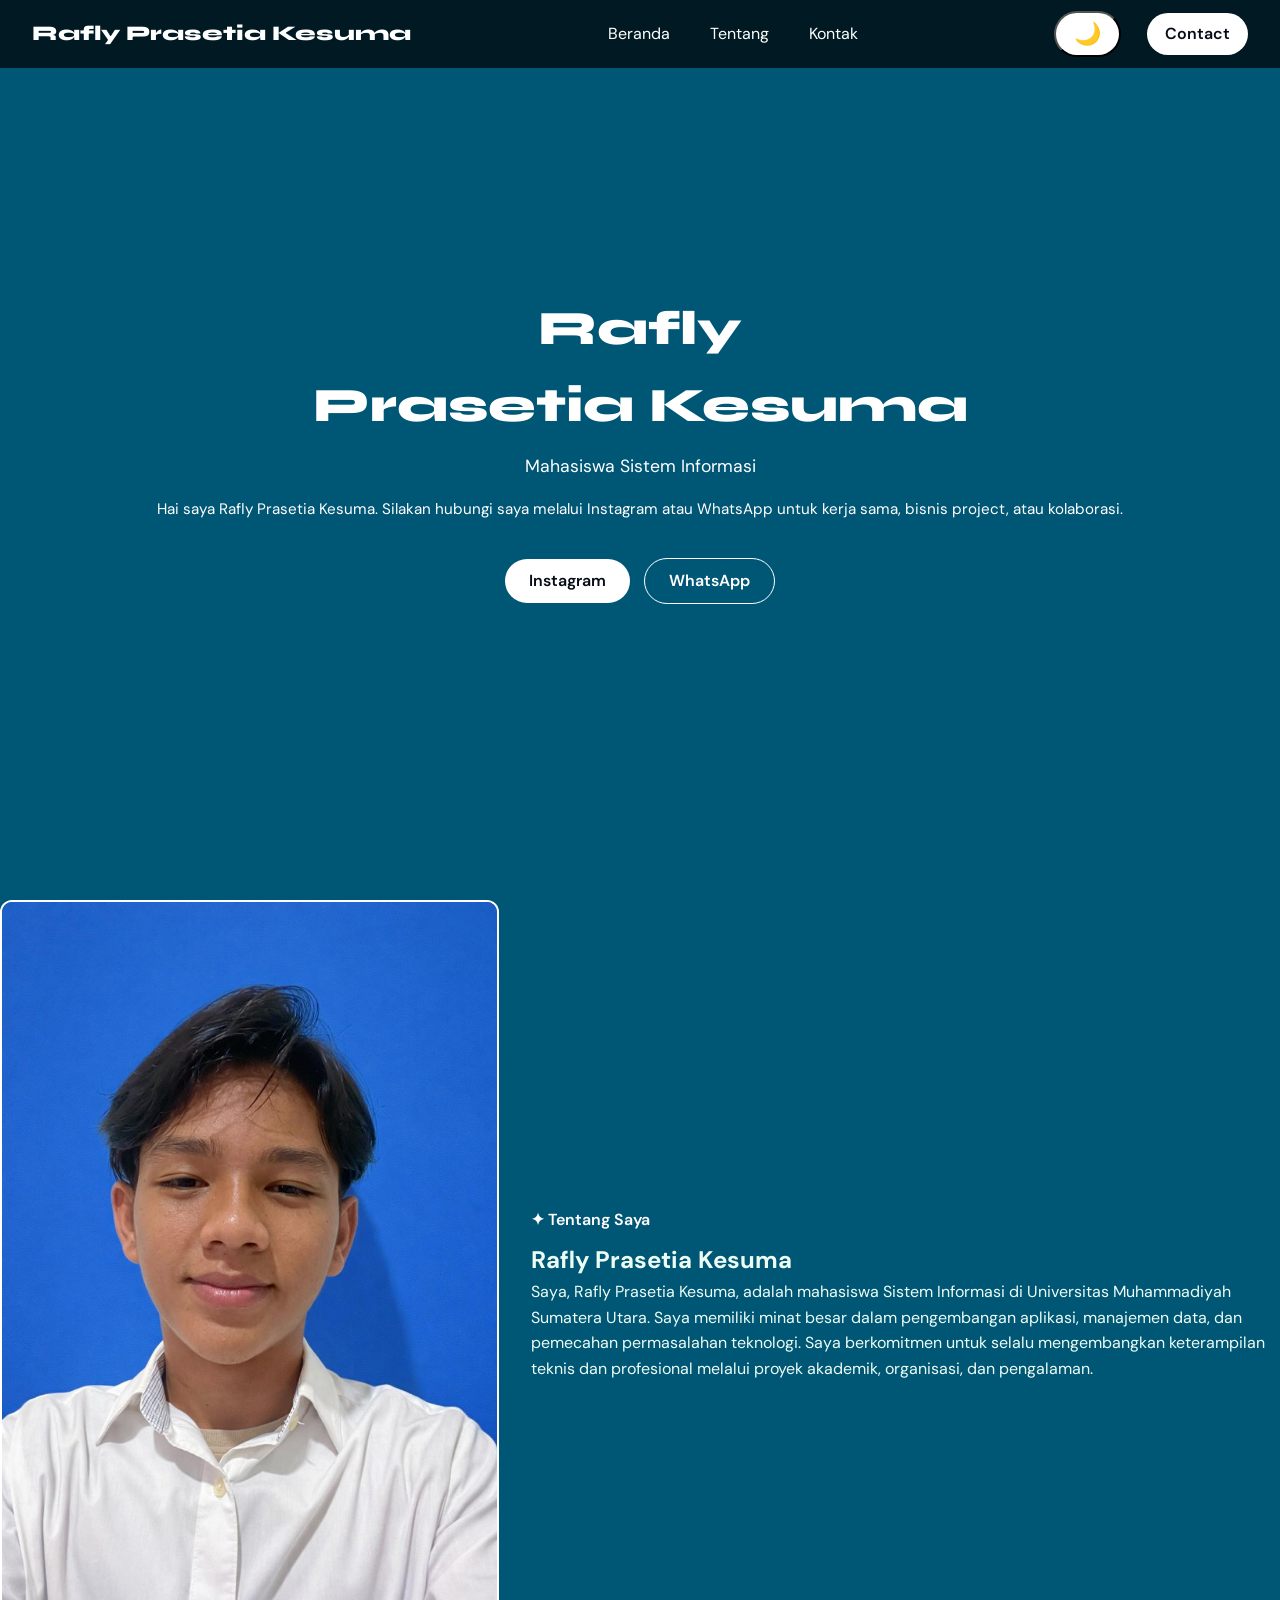
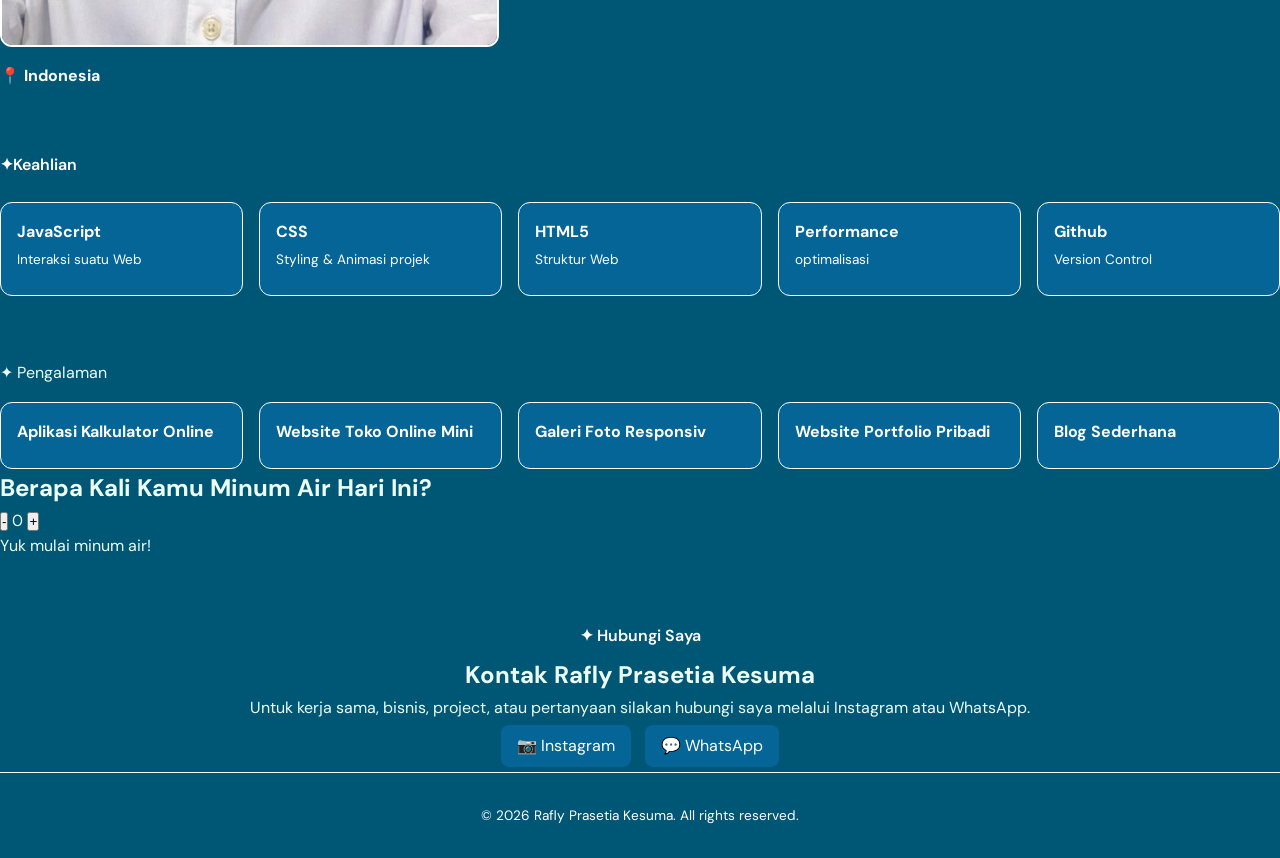
==== commit 289aa745: "Update index.html" ====
--- a/index.html
+++ b/index.html
@@ -134,7 +134,6 @@
   </div>
 </section>
 <section id="minum">
-  <div class="minum-box">
   <h2>Berapa Kali Kamu Minum Air Hari Ini?</h2>
 
   <div class="counter">
@@ -144,7 +143,6 @@
   </div>
 
   <p id="pesan">Yuk mulai minum air!</p>
-  </div>
 </section>
 
 <section id="kontak">
--- a/style.css
+++ b/style.css
@@ -118,22 +118,7 @@
    SECTIONS
    ======================== */
 #minum {
-  min-height: 100vh;
-  padding-top: 120px;
-}
-.minum-box {
-  height: 80vh;
-  display: flex;
-  flex-direction: column;
-  justify-content: center;
-  align-items: center;
-}
-#minum {
-   gap: 1rem;
-}
-#minum h2 {
-  font-size: 2rem;
-  margin-bottom: 1rem;
+  max-width: none;
 }
 /* HERO */
 #beranda { min-height:100vh; display:flex; flex-direction:column; align-items:center; justify-content:center; text-align:center; }
@@ -152,19 +137,6 @@
 .tentang-label-foto { margin-top:0.5rem; font-weight:700; color:var(--accent); display:block; }
 .label-seksi { font-weight:600; color:var(--accent); margin-bottom:0.5rem; display:inline-block; }
 
-#minum img {
-  width: 150px;   /* atur sesuai selera */
-  max-width: 100%;
-  height: 300;
-}
-#minum > * {
-  max-width: 500px;
-  width: 100%;
-}
-#minum .container {
-  max-width: 500px;
-  margin: auto;
-}
 /* KEAHLIAN */
 #keahlian { margin-top:4rem; }
 .grid-keahlian { display:grid; grid-template-columns:repeat(auto-fit,minmax(180px,1fr)); gap:1rem; margin-top:1rem; }
@@ -187,7 +159,7 @@
 .kartu-keahlian:hover::after { opacity:0.15; }
 
 /* PROYEK */
-#proyek { margin-top:1rem; }
+#proyek { margin-top:4rem; }
 .grid-proyek { display:grid; grid-template-columns: repeat(auto-fit, minmax(220px,1fr)); gap:1rem; margin-top:1rem; }
 .kartu-proyek {
   background: var(--bg-card);
@@ -240,22 +212,29 @@
     font-size:20px;
     margin-left:auto;
   }
-}
-@media(max-width:640px){
-  #minum h2 {
-    font-size: 1.3rem;
-  }
-
-  #jumlah {
-    font-size: 2.5rem;
-  }
-}
+#minum {
+  min-height: 100vh;
+  display: flex;
+  flex-direction: column;
+  justify-content: center;
+  align-items: center;
+  text-align: center;
+}
+#minum h2 {
+  font-size: 2rem;
+  margin-bottom: 1rem;
+}
+
+#jumlah {
+  font-size: 4rem;
+}
+
 .counter {
   display: flex;
   justify-content: center;
   align-items: center;
   gap: 2rem;
-  margin: 2rem auto;
+  margin: 2rem 0;
 }
 
 .counter button {
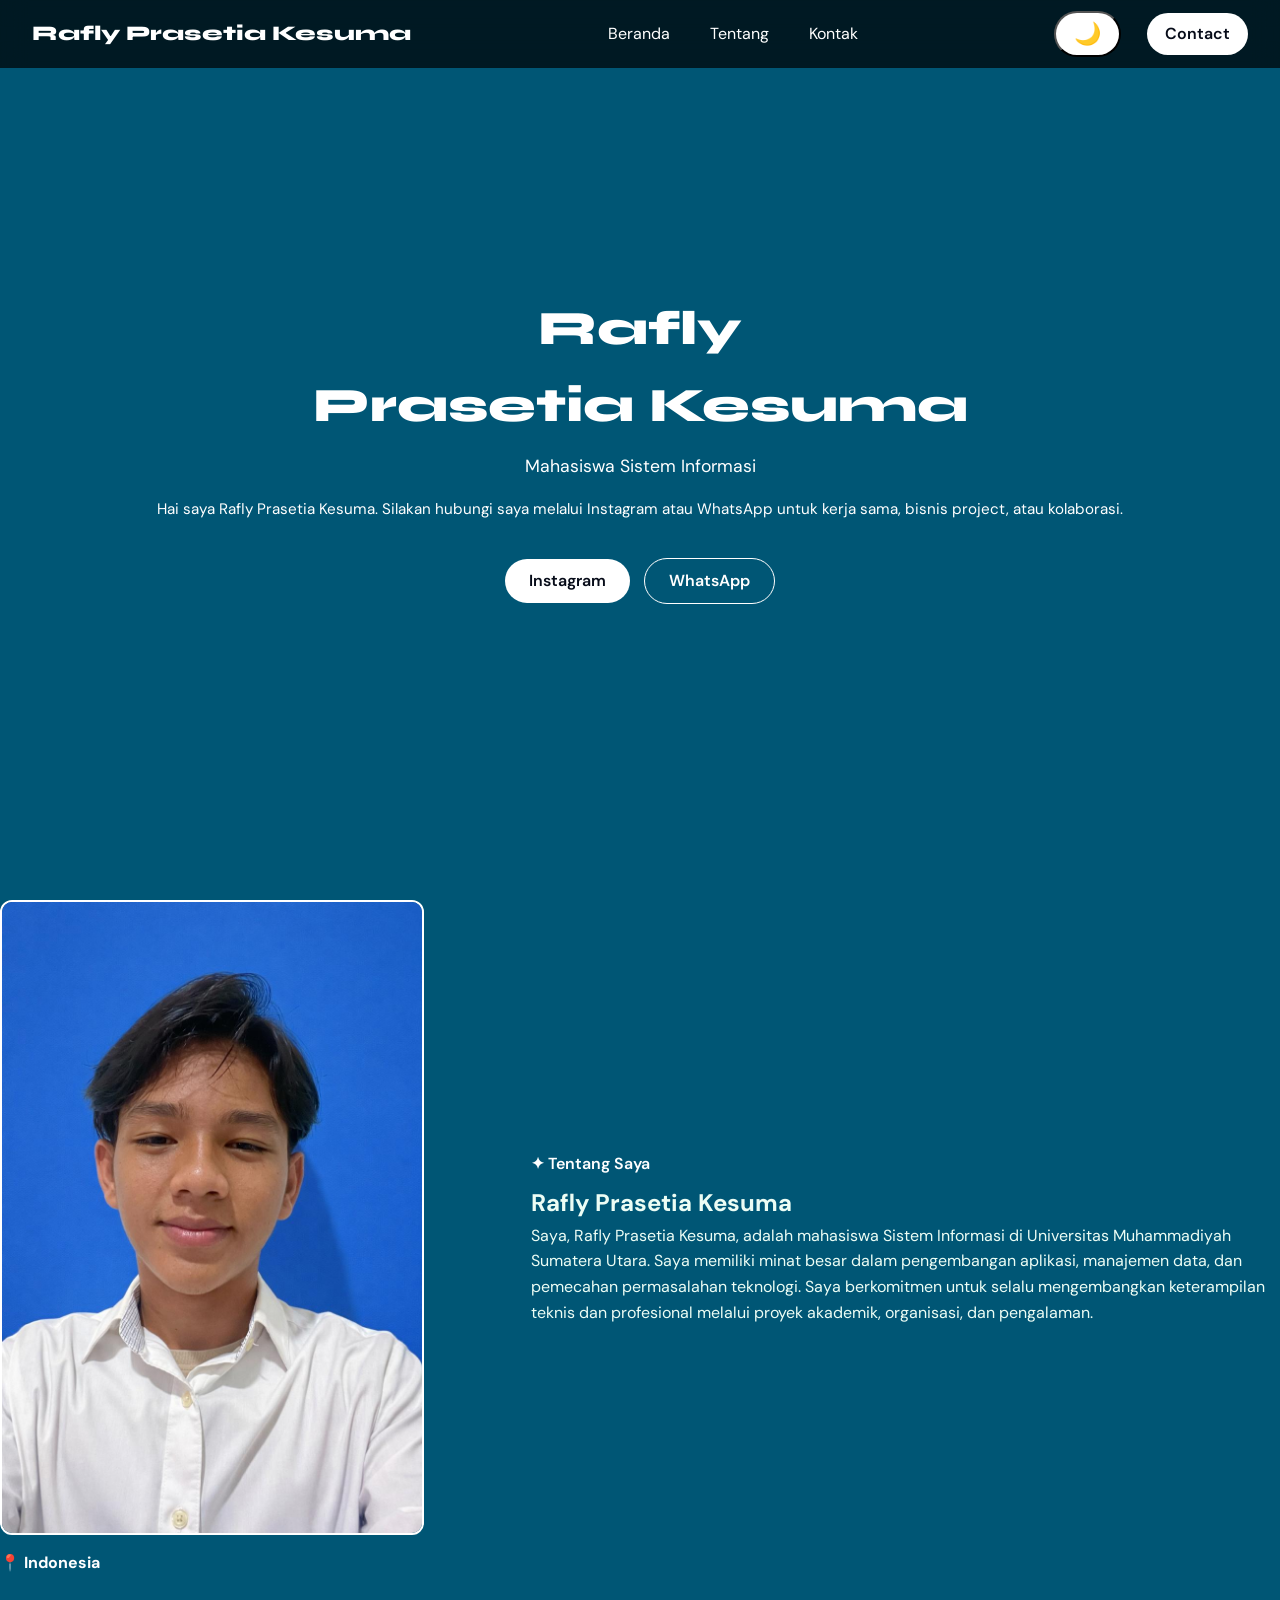
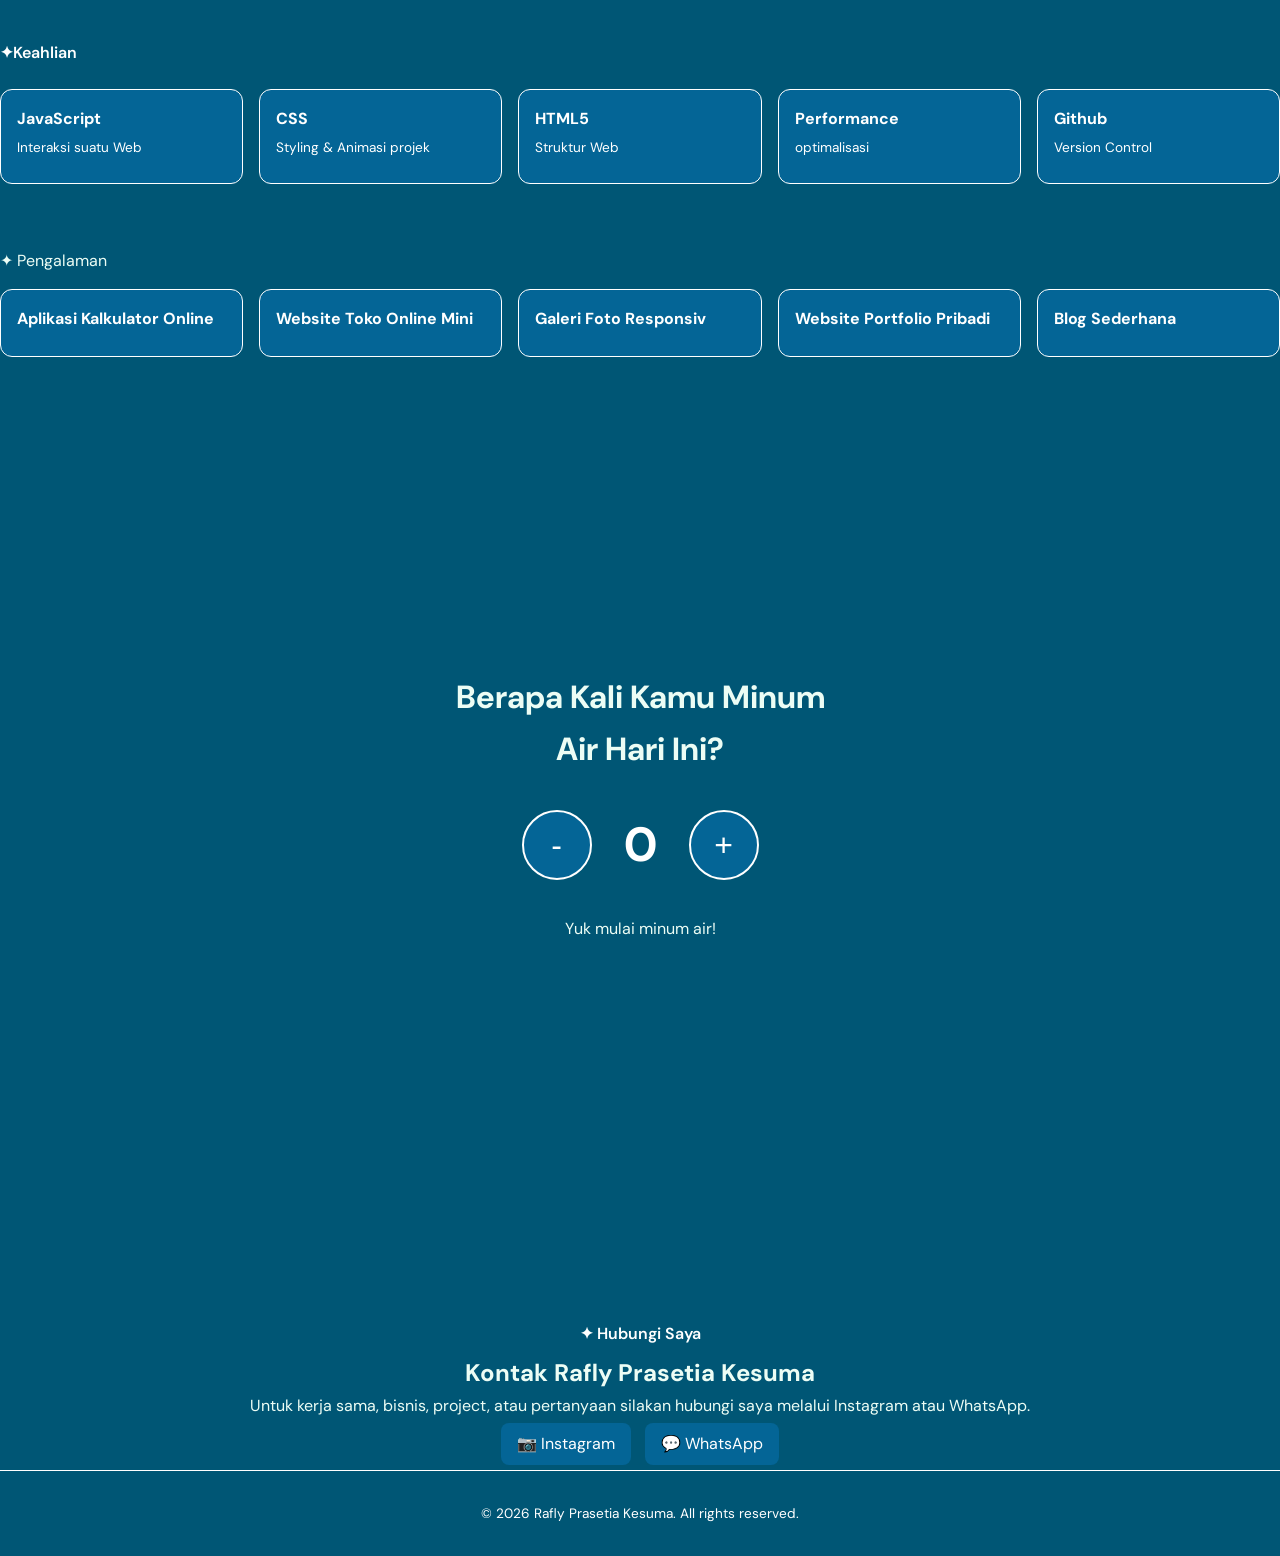
==== commit 887cf598: "Update index.html" ====
--- a/index.html
+++ b/index.html
@@ -134,6 +134,7 @@
   </div>
 </section>
 <section id="minum">
+  <div class="minum-box">
   <h2>Berapa Kali Kamu Minum Air Hari Ini?</h2>
 
   <div class="counter">
@@ -143,6 +144,7 @@
   </div>
 
   <p id="pesan">Yuk mulai minum air!</p>
+  </div>
 </section>
 
 <section id="kontak">
--- a/style.css
+++ b/style.css
@@ -118,7 +118,14 @@
    SECTIONS
    ======================== */
 #minum {
-  max-width: none;
+  display: flex;
+  flex-direction: column;
+  justify-content: center;
+  align-items: center;
+  text-align: center;
+}
+#minum {
+  padding: 40px 20px;
 }
 /* HERO */
 #beranda { min-height:100vh; display:flex; flex-direction:column; align-items:center; justify-content:center; text-align:center; }
@@ -133,7 +140,7 @@
 /* TENTANG */
 .tentang-grid { display:grid; grid-template-columns:1fr 1.5fr; gap:2rem; align-items:center; }
 .tentang-foto { position:relative; }
-.tentang-foto img { width:100%; border-radius:var(--radius); border:2px solid var(--accent); }
+.tentang-foto img { width:85%; border-radius:var(--radius); border:2px solid var(--accent); }
 .tentang-label-foto { margin-top:0.5rem; font-weight:700; color:var(--accent); display:block; }
 .label-seksi { font-weight:600; color:var(--accent); margin-bottom:0.5rem; display:inline-block; }
 
@@ -212,6 +219,7 @@
     font-size:20px;
     margin-left:auto;
   }
+}
 #minum {
   min-height: 100vh;
   display: flex;
@@ -259,3 +267,8 @@
   font-weight: bold;
   color: var(--accent);
 }
+.minum-box {
+  max-width: 400px;
+  margin: 0 auto;
+  text-align: center;
+}
